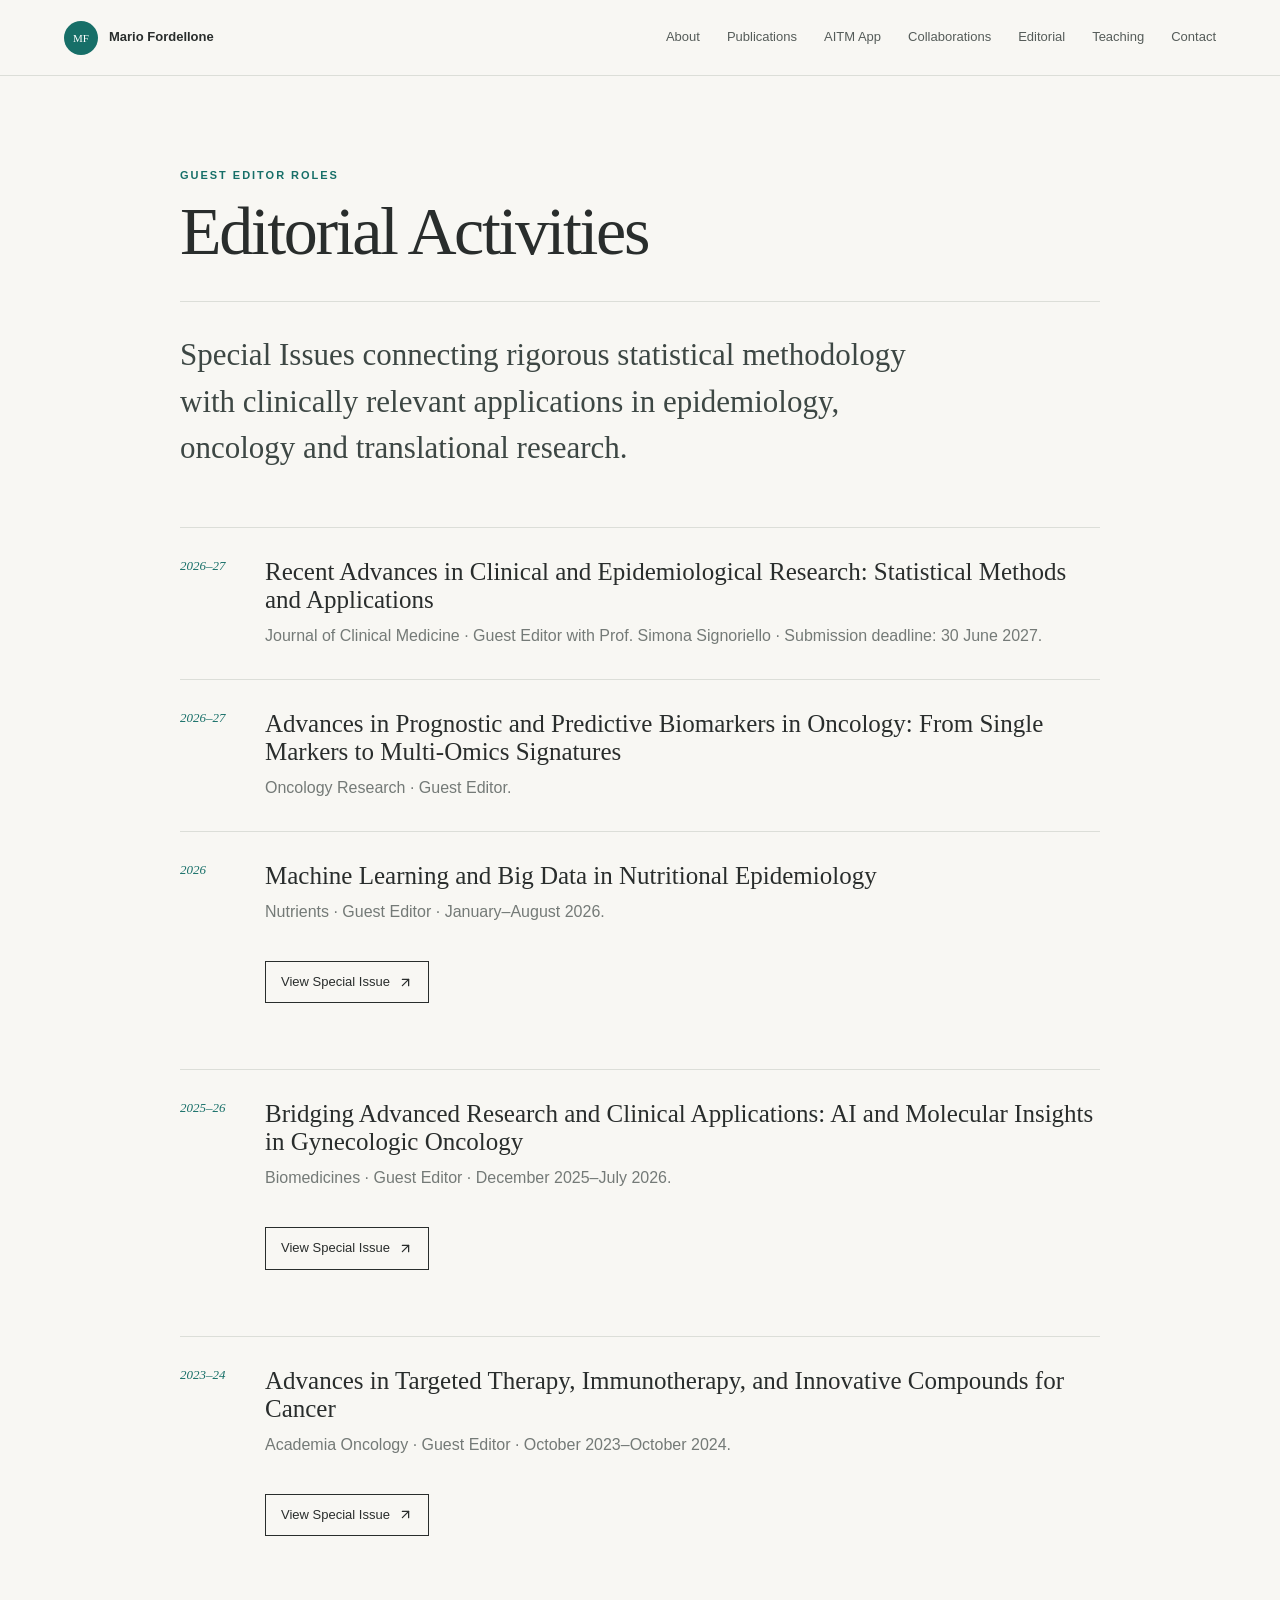
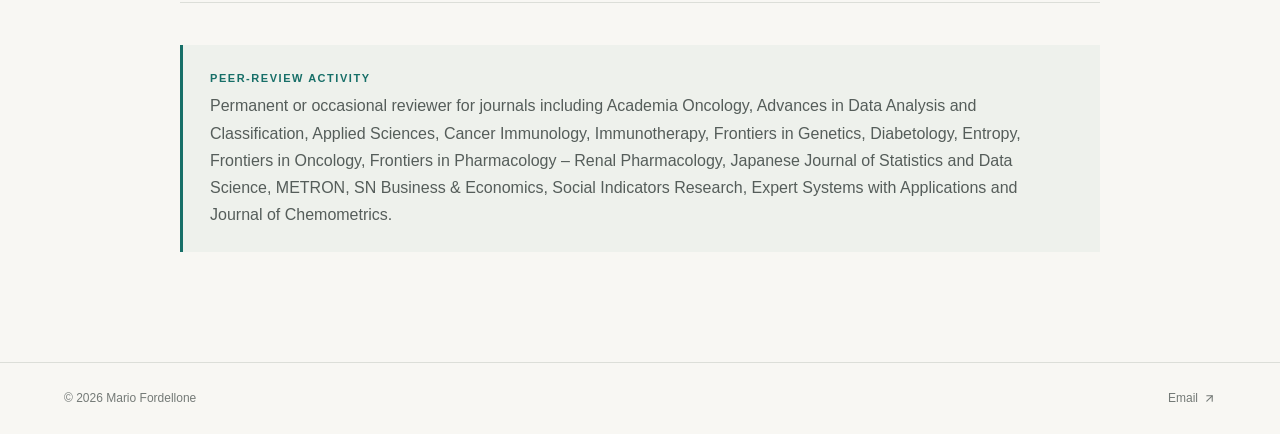
==== editorial/index.html @ cbd5fd4c "Add files via upload" ====
<!DOCTYPE html><html lang="en"><head><meta charSet="utf-8"/><meta name="viewport" content="width=device-width, initial-scale=1"/><link rel="stylesheet" href="/_next/static/css/index.Ow1RFTqH.css" data-precedence="vite-rsc/importer-resources"/><title>Editorial Activities | Mario Fordellone</title><meta name="description" content="Guest Editor roles and Special Issues in biostatistics, clinical epidemiology, oncology and nutritional epidemiology."/><link rel="shortcut icon" href="/favicon.svg"/><link rel="icon" href="/favicon.svg"/>
</head><body class="antialiased"><main class="page-shell"><header class="site-header"><a href="/" class="mini-brand"><span>MF</span><strong>Mario Fordellone</strong></a><nav><a href="/about">About</a><a href="/publications">Publications</a><a href="/aitm">AITM App</a><a href="/collaborations">Collaborations</a><a href="/editorial">Editorial</a><a href="/teaching">Teaching</a><a href="/contact">Contact</a></nav></header><article class="content"><p class="kicker">Guest editor roles</p><h1>Editorial Activities</h1><p class="lead narrow">Special Issues connecting rigorous statistical methodology with clinically relevant applications in epidemiology, oncology and translational research.</p><div class="item-list"><section><span>2026–27</span><div><h2>Recent Advances in Clinical and Epidemiological Research: Statistical Methods and Applications</h2><p>Journal of Clinical Medicine · Guest Editor with Prof. Simona Signoriello · Submission deadline: 30 June 2027.</p></div></section><section><span>2026–27</span><div><h2>Advances in Prognostic and Predictive Biomarkers in Oncology: From Single Markers to Multi-Omics Signatures</h2><p>Oncology Research · Guest Editor.</p></div></section><section><span>2026</span><div><h2>Machine Learning and Big Data in Nutritional Epidemiology</h2><p>Nutrients · Guest Editor · January–August 2026.</p><div class="profile-buttons"><a class="external-link" href="https://www.mdpi.com/journal/nutrients/special_issues/6EB3E79ODA" target="_blank" rel="noreferrer">View Special Issue<svg xmlns="http://www.w3.org/2000/svg" width="15" height="15" viewBox="0 0 24 24" fill="none" stroke="currentColor" stroke-width="2" stroke-linecap="round" stroke-linejoin="round" class="lucide lucide-arrow-up-right" aria-hidden="true"><path d="M7 7h10v10"></path><path d="M7 17 17 7"></path></svg></a></div></div></section><section><span>2025–26</span><div><h2>Bridging Advanced Research and Clinical Applications: AI and Molecular Insights in Gynecologic Oncology</h2><p>Biomedicines · Guest Editor · December 2025–July 2026.</p><div class="profile-buttons"><a class="external-link" href="https://www.mdpi.com/journal/biomedicines/special_issues/SZ1UT809P9" target="_blank" rel="noreferrer">View Special Issue<svg xmlns="http://www.w3.org/2000/svg" width="15" height="15" viewBox="0 0 24 24" fill="none" stroke="currentColor" stroke-width="2" stroke-linecap="round" stroke-linejoin="round" class="lucide lucide-arrow-up-right" aria-hidden="true"><path d="M7 7h10v10"></path><path d="M7 17 17 7"></path></svg></a></div></div></section><section><span>2023–24</span><div><h2>Advances in Targeted Therapy, Immunotherapy, and Innovative Compounds for Cancer</h2><p>Academia Oncology · Guest Editor · October 2023–October 2024.</p><div class="profile-buttons"><a class="external-link" href="https://www.academia.edu/journals/academia-oncology/special-issues/27/" target="_blank" rel="noreferrer">View Special Issue<svg xmlns="http://www.w3.org/2000/svg" width="15" height="15" viewBox="0 0 24 24" fill="none" stroke="currentColor" stroke-width="2" stroke-linecap="round" stroke-linejoin="round" class="lucide lucide-arrow-up-right" aria-hidden="true"><path d="M7 7h10v10"></path><path d="M7 17 17 7"></path></svg></a></div></div></section></div><aside class="note"><strong>Peer-review activity</strong><span>Permanent or occasional reviewer for journals including Academia Oncology, Advances in Data Analysis and Classification, Applied Sciences, Cancer Immunology, Immunotherapy, Frontiers in Genetics, Diabetology, Entropy, Frontiers in Oncology, Frontiers in Pharmacology – Renal Pharmacology, Japanese Journal of Statistics and Data Science, METRON, SN Business &amp; Economics, Social Indicators Research, Expert Systems with Applications and Journal of Chemometrics.</span></aside></article><footer class="site-footer"><span>© 2026 Mario Fordellone</span><a href="mailto:mario.fordellone@unicampania.it">Email <svg xmlns="http://www.w3.org/2000/svg" width="13" height="13" viewBox="0 0 24 24" fill="none" stroke="currentColor" stroke-width="2" stroke-linecap="round" stroke-linejoin="round" class="lucide lucide-arrow-up-right" aria-hidden="true"><path d="M7 7h10v10"></path><path d="M7 17 17 7"></path></svg></a></footer></main></body></html>
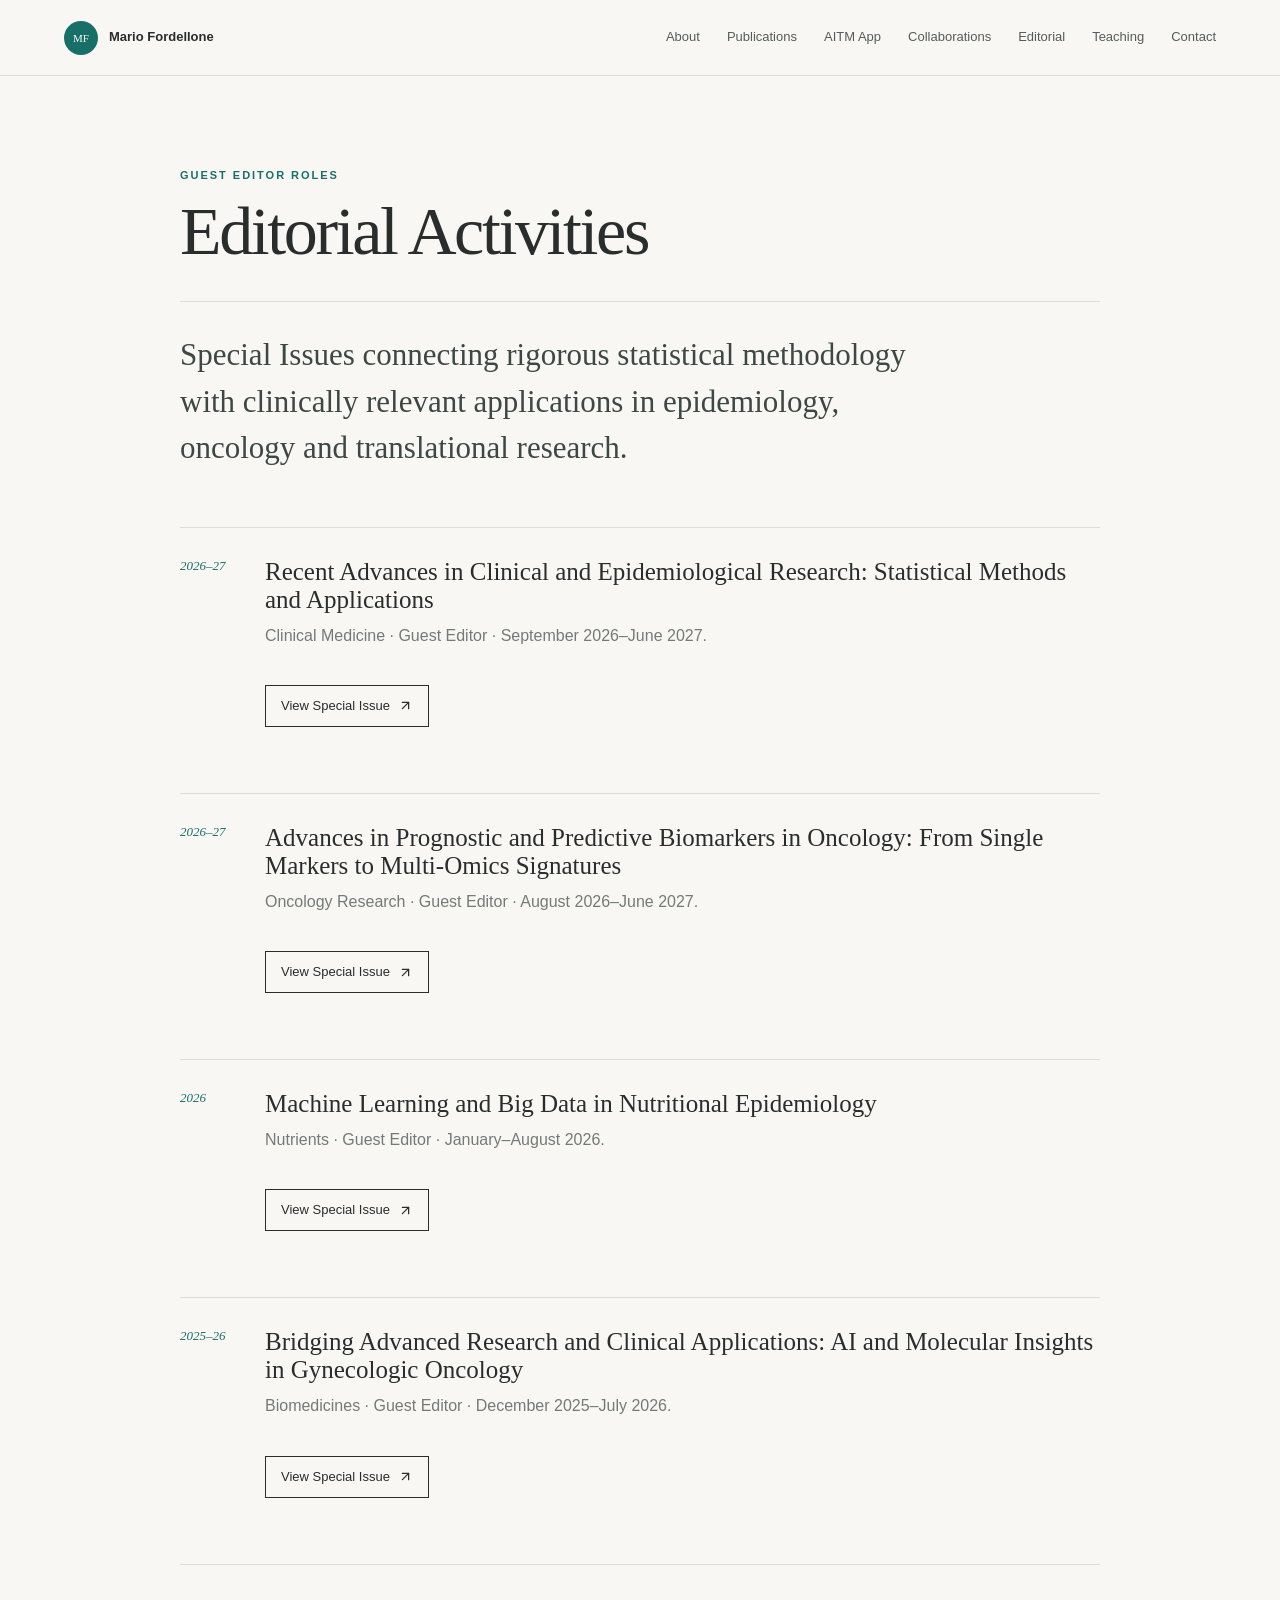
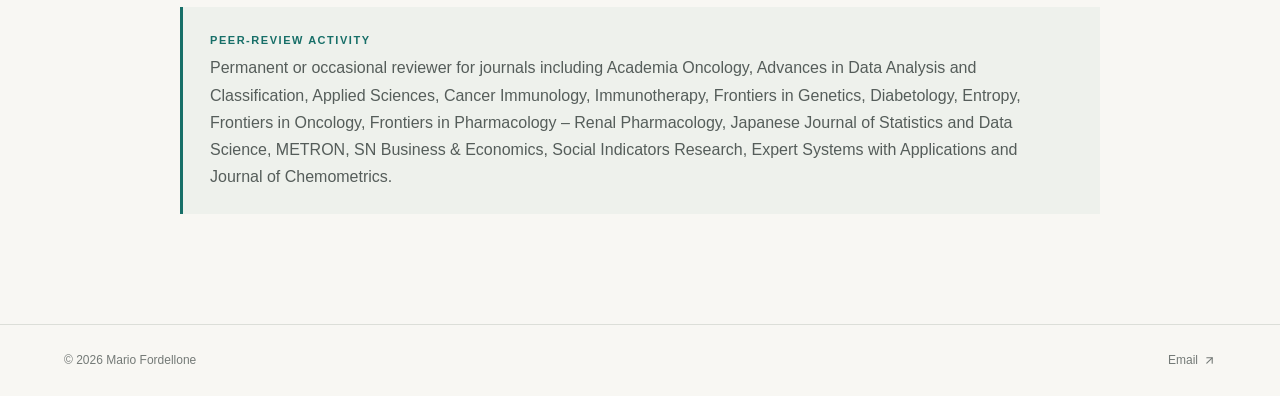
==== commit 8ee07fd1: "Add files via upload" ====
--- a/editorial/index.html
+++ b/editorial/index.html
@@ -1,2 +1,2 @@
 <!DOCTYPE html><html lang="en"><head><meta charSet="utf-8"/><meta name="viewport" content="width=device-width, initial-scale=1"/><link rel="stylesheet" href="/_next/static/css/index.Ow1RFTqH.css" data-precedence="vite-rsc/importer-resources"/><title>Editorial Activities | Mario Fordellone</title><meta name="description" content="Guest Editor roles and Special Issues in biostatistics, clinical epidemiology, oncology and nutritional epidemiology."/><link rel="shortcut icon" href="/favicon.svg"/><link rel="icon" href="/favicon.svg"/>
-</head><body class="antialiased"><main class="page-shell"><header class="site-header"><a href="/" class="mini-brand"><span>MF</span><strong>Mario Fordellone</strong></a><nav><a href="/about">About</a><a href="/publications">Publications</a><a href="/aitm">AITM App</a><a href="/collaborations">Collaborations</a><a href="/editorial">Editorial</a><a href="/teaching">Teaching</a><a href="/contact">Contact</a></nav></header><article class="content"><p class="kicker">Guest editor roles</p><h1>Editorial Activities</h1><p class="lead narrow">Special Issues connecting rigorous statistical methodology with clinically relevant applications in epidemiology, oncology and translational research.</p><div class="item-list"><section><span>2026–27</span><div><h2>Recent Advances in Clinical and Epidemiological Research: Statistical Methods and Applications</h2><p>Journal of Clinical Medicine · Guest Editor with Prof. Simona Signoriello · Submission deadline: 30 June 2027.</p></div></section><section><span>2026–27</span><div><h2>Advances in Prognostic and Predictive Biomarkers in Oncology: From Single Markers to Multi-Omics Signatures</h2><p>Oncology Research · Guest Editor.</p></div></section><section><span>2026</span><div><h2>Machine Learning and Big Data in Nutritional Epidemiology</h2><p>Nutrients · Guest Editor · January–August 2026.</p><div class="profile-buttons"><a class="external-link" href="https://www.mdpi.com/journal/nutrients/special_issues/6EB3E79ODA" target="_blank" rel="noreferrer">View Special Issue<svg xmlns="http://www.w3.org/2000/svg" width="15" height="15" viewBox="0 0 24 24" fill="none" stroke="currentColor" stroke-width="2" stroke-linecap="round" stroke-linejoin="round" class="lucide lucide-arrow-up-right" aria-hidden="true"><path d="M7 7h10v10"></path><path d="M7 17 17 7"></path></svg></a></div></div></section><section><span>2025–26</span><div><h2>Bridging Advanced Research and Clinical Applications: AI and Molecular Insights in Gynecologic Oncology</h2><p>Biomedicines · Guest Editor · December 2025–July 2026.</p><div class="profile-buttons"><a class="external-link" href="https://www.mdpi.com/journal/biomedicines/special_issues/SZ1UT809P9" target="_blank" rel="noreferrer">View Special Issue<svg xmlns="http://www.w3.org/2000/svg" width="15" height="15" viewBox="0 0 24 24" fill="none" stroke="currentColor" stroke-width="2" stroke-linecap="round" stroke-linejoin="round" class="lucide lucide-arrow-up-right" aria-hidden="true"><path d="M7 7h10v10"></path><path d="M7 17 17 7"></path></svg></a></div></div></section><section><span>2023–24</span><div><h2>Advances in Targeted Therapy, Immunotherapy, and Innovative Compounds for Cancer</h2><p>Academia Oncology · Guest Editor · October 2023–October 2024.</p><div class="profile-buttons"><a class="external-link" href="https://www.academia.edu/journals/academia-oncology/special-issues/27/" target="_blank" rel="noreferrer">View Special Issue<svg xmlns="http://www.w3.org/2000/svg" width="15" height="15" viewBox="0 0 24 24" fill="none" stroke="currentColor" stroke-width="2" stroke-linecap="round" stroke-linejoin="round" class="lucide lucide-arrow-up-right" aria-hidden="true"><path d="M7 7h10v10"></path><path d="M7 17 17 7"></path></svg></a></div></div></section></div><aside class="note"><strong>Peer-review activity</strong><span>Permanent or occasional reviewer for journals including Academia Oncology, Advances in Data Analysis and Classification, Applied Sciences, Cancer Immunology, Immunotherapy, Frontiers in Genetics, Diabetology, Entropy, Frontiers in Oncology, Frontiers in Pharmacology – Renal Pharmacology, Japanese Journal of Statistics and Data Science, METRON, SN Business &amp; Economics, Social Indicators Research, Expert Systems with Applications and Journal of Chemometrics.</span></aside></article><footer class="site-footer"><span>© 2026 Mario Fordellone</span><a href="mailto:mario.fordellone@unicampania.it">Email <svg xmlns="http://www.w3.org/2000/svg" width="13" height="13" viewBox="0 0 24 24" fill="none" stroke="currentColor" stroke-width="2" stroke-linecap="round" stroke-linejoin="round" class="lucide lucide-arrow-up-right" aria-hidden="true"><path d="M7 7h10v10"></path><path d="M7 17 17 7"></path></svg></a></footer></main></body></html>+</head><body class="antialiased"><main class="page-shell"><header class="site-header"><a href="/" class="mini-brand"><span>MF</span><strong>Mario Fordellone</strong></a><nav><a href="/about">About</a><a href="/publications">Publications</a><a href="/aitm">AITM App</a><a href="/collaborations">Collaborations</a><a href="/editorial">Editorial</a><a href="/teaching">Teaching</a><a href="/contact">Contact</a></nav></header><article class="content"><p class="kicker">Guest editor roles</p><h1>Editorial Activities</h1><p class="lead narrow">Special Issues connecting rigorous statistical methodology with clinically relevant applications in epidemiology, oncology and translational research.</p><div class="item-list"><section><span>2026–27</span><div><h2>Recent Advances in Clinical and Epidemiological Research: Statistical Methods and Applications</h2><p>Clinical Medicine · Guest Editor · September 2026–June 2027.</p><div class="profile-buttons"><a class="external-link" href="https://www.mdpi.com/journal/jcm/special_issues/TK9YXEL5CB" target="_blank" rel="noreferrer">View Special Issue<svg xmlns="http://www.w3.org/2000/svg" width="15" height="15" viewBox="0 0 24 24" fill="none" stroke="currentColor" stroke-width="2" stroke-linecap="round" stroke-linejoin="round" class="lucide lucide-arrow-up-right" aria-hidden="true"><path d="M7 7h10v10"></path><path d="M7 17 17 7"></path></svg></a></div></div></section><section><span>2026–27</span><div><h2>Advances in Prognostic and Predictive Biomarkers in Oncology: From Single Markers to Multi-Omics Signatures</h2><p>Oncology Research · Guest Editor · August 2026–June 2027.</p><div class="profile-buttons"><a class="external-link" href="https://www.techscience.com/or/special_detail/prognostic-biomarkers" target="_blank" rel="noreferrer">View Special Issue<svg xmlns="http://www.w3.org/2000/svg" width="15" height="15" viewBox="0 0 24 24" fill="none" stroke="currentColor" stroke-width="2" stroke-linecap="round" stroke-linejoin="round" class="lucide lucide-arrow-up-right" aria-hidden="true"><path d="M7 7h10v10"></path><path d="M7 17 17 7"></path></svg></a></div></div></section><section><span>2026</span><div><h2>Machine Learning and Big Data in Nutritional Epidemiology</h2><p>Nutrients · Guest Editor · January–August 2026.</p><div class="profile-buttons"><a class="external-link" href="https://www.mdpi.com/journal/nutrients/special_issues/6EB3E79ODA" target="_blank" rel="noreferrer">View Special Issue<svg xmlns="http://www.w3.org/2000/svg" width="15" height="15" viewBox="0 0 24 24" fill="none" stroke="currentColor" stroke-width="2" stroke-linecap="round" stroke-linejoin="round" class="lucide lucide-arrow-up-right" aria-hidden="true"><path d="M7 7h10v10"></path><path d="M7 17 17 7"></path></svg></a></div></div></section><section><span>2025–26</span><div><h2>Bridging Advanced Research and Clinical Applications: AI and Molecular Insights in Gynecologic Oncology</h2><p>Biomedicines · Guest Editor · December 2025–July 2026.</p><div class="profile-buttons"><a class="external-link" href="https://www.mdpi.com/journal/biomedicines/special_issues/SZ1UT809P9" target="_blank" rel="noreferrer">View Special Issue<svg xmlns="http://www.w3.org/2000/svg" width="15" height="15" viewBox="0 0 24 24" fill="none" stroke="currentColor" stroke-width="2" stroke-linecap="round" stroke-linejoin="round" class="lucide lucide-arrow-up-right" aria-hidden="true"><path d="M7 7h10v10"></path><path d="M7 17 17 7"></path></svg></a></div></div></section></div><aside class="note"><strong>Peer-review activity</strong><span>Permanent or occasional reviewer for journals including Academia Oncology, Advances in Data Analysis and Classification, Applied Sciences, Cancer Immunology, Immunotherapy, Frontiers in Genetics, Diabetology, Entropy, Frontiers in Oncology, Frontiers in Pharmacology – Renal Pharmacology, Japanese Journal of Statistics and Data Science, METRON, SN Business &amp; Economics, Social Indicators Research, Expert Systems with Applications and Journal of Chemometrics.</span></aside></article><footer class="site-footer"><span>© 2026 Mario Fordellone</span><a href="mailto:mario.fordellone@unicampania.it">Email <svg xmlns="http://www.w3.org/2000/svg" width="13" height="13" viewBox="0 0 24 24" fill="none" stroke="currentColor" stroke-width="2" stroke-linecap="round" stroke-linejoin="round" class="lucide lucide-arrow-up-right" aria-hidden="true"><path d="M7 7h10v10"></path><path d="M7 17 17 7"></path></svg></a></footer></main></body></html>
